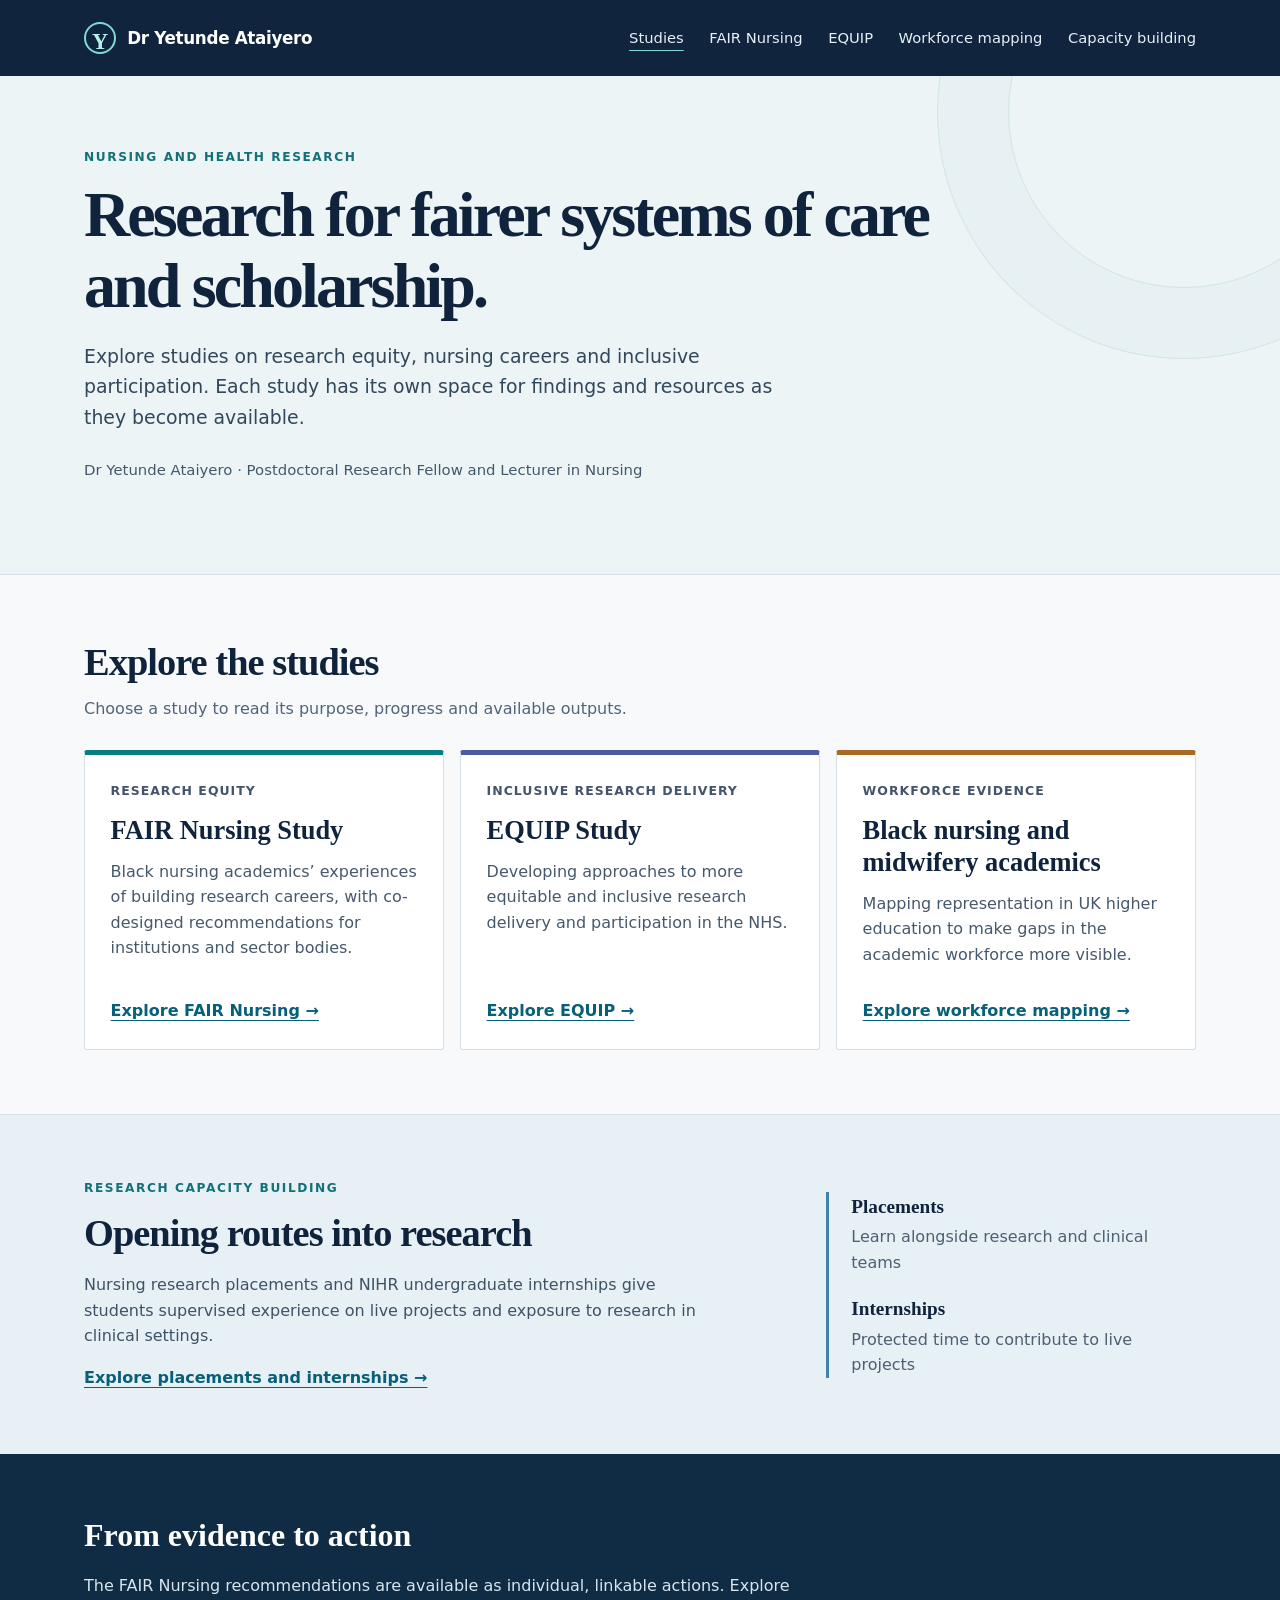
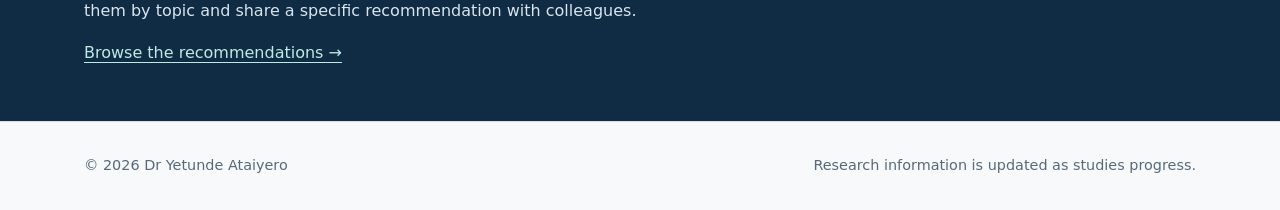
==== index.html @ a9865942 "Fix HTML encoding issues in index.html styles.css path resolved to absolute ref." ====
<!doctype html>
<html lang="en-GB">
    <head>
        <meta charset="utf-8">
        <meta name="viewport" content="width=device-width,initial-scale=1">
        <title>Research | Dr Yetunde Ataiyero</title>
        <meta name="description" content="Explore nursing and health research studies led by Dr Yetunde Ataiyero, with accessible findings, recommendations and study resources.">
        <link rel="icon" type="image/svg+xml" href="data:image/svg+xml,%3Csvg xmlns='http://www.w3.org/2000/svg' viewBox='0 0 64 64'%3E%3Crect width='64' height='64' rx='12' fill='%2310233c'/%3E%3Ccircle cx='32' cy='32' r='21' fill='none' stroke='%2380dad3' stroke-width='3'/%3E%3Ctext x='32' y='43' text-anchor='middle' font-family='Georgia' font-size='34' fill='white'%3EY%3C/text%3E%3C/svg%3E">
        <link rel="stylesheet" href="styles.css">
    </head>
    <body>
        <a class="skip" href="#main">Skip to content</a>
        <header class="site-head">
            <div class="shell head-inner">
                <a class="brand" href="/">
                    <span class="brand-mark" aria-hidden="true">Y</span>
                    <span>
                        Dr Yetunde Ataiyero <span class="sr-only">research</span>
                    </span>
                </a>
                <nav class="nav" aria-label="Main navigation">
                    <a href="/" aria-current="page">Studies</a>
                    <a href="/fair/">FAIR Nursing</a>
                    <a href="/equip/">EQUIP</a>
                    <a href="/black-academics/">Workforce mapping</a>
                    <a href="/research-capacity/">Capacity building</a>
                </nav>
            </div>
        </header>
        <main id="main">
            <section class="hero">
                <div class="shell">
                    <p class="eyebrow">Nursing and health research</p>
                    <h1>Research for fairer systems of care and scholarship.</h1>
                    <p class="lead">Explore studies on research equity, nursing careers and inclusive participation. Each study has its own space for findings and resources as they become available.</p>
                    <p class="meta">Dr Yetunde Ataiyero · Postdoctoral Research Fellow and Lecturer in Nursing</p>
                </div>
            </section>
            <section class="section" aria-labelledby="studies">
                <div class="shell">
                    <h2 id="studies">Explore the studies</h2>
                    <p class="section-intro">Choose a study to read its purpose, progress and available outputs.</p>
                    <div class="grid">
                        <article class="study-card fair">
                            <span class="tag">Research equity</span>
                            <h3>FAIR Nursing Study</h3>
                            <p>Black nursing academics’ experiences of building research careers, with co-designed recommendations for institutions and sector bodies.</p>
                            <a href="/fair/">
                                Explore FAIR Nursing <span aria-hidden="true">→</span>
                            </a>
                        </article>
                        <article class="study-card equip">
                            <span class="tag">Inclusive research delivery</span>
                            <h3>EQUIP Study</h3>
                            <p>Developing approaches to more equitable and inclusive research delivery and participation in the NHS.</p>
                            <a href="/equip/">
                                Explore EQUIP <span aria-hidden="true">→</span>
                            </a>
                        </article>
                        <article class="study-card bnma">
                            <span class="tag">Workforce evidence</span>
                            <h3>Black nursing and midwifery academics</h3>
                            <p>Mapping representation in UK higher education to make gaps in the academic workforce more visible.</p>
                            <a href="/black-academics/">
                                Explore workforce mapping <span aria-hidden="true">→</span>
                            </a>
                        </article>
                    </div>
                </div>
            </section>
            <section class="section capacity-home" aria-labelledby="capacity-title">
                <div class="shell capacity-home-inner">
                    <div>
                        <p class="eyebrow">Research capacity building</p>
                        <h2 id="capacity-title">Opening routes into research</h2>
                        <p>Nursing research placements and NIHR undergraduate internships give students supervised experience on live projects and exposure to research in clinical settings.</p>
                        <a href="/research-capacity/">
                            Explore placements and internships <span aria-hidden="true">→</span>
                        </a>
                    </div>
                    <div class="capacity-home-facts" aria-label="Programme highlights">
                        <div>
                            <strong>Placements</strong>
                            <span>Learn alongside research and clinical teams</span>
                        </div>
                        <div>
                            <strong>Internships</strong>
                            <span>Protected time to contribute to live projects</span>
                        </div>
                    </div>
                </div>
            </section>
            <section class="band">
                <div class="shell">
                    <h2>From evidence to action</h2>
                    <p>The FAIR Nursing recommendations are available as individual, linkable actions. Explore them by topic and share a specific recommendation with colleagues.</p>
                    <p style="margin-top:1rem">
                        <a style="color:#bdebe4" href="/fair/#recommendations">Browse the recommendations →</a>
                    </p>
                </div>
            </section>
        </main>
        <footer class="footer">
            <div class="shell">
                <span>© 2026 Dr Yetunde Ataiyero</span>
                <span>Research information is updated as studies progress.</span>
            </div>
        </footer>
    </body>
</html>
---- styles.css ----
:root {
    color-scheme: light;
    --ink: #10233c;
    --muted: #52647a;
    --paper: #f7f9fb;
    --line: #d6e0e8;
    --blue: #123e68;
    --teal: #087e82;
    --gold: #e7bb59;
    --focus: #db6e22;
    font-family: Inter,ui-sans-serif,system-ui,-apple-system,BlinkMacSystemFont,"Segoe UI",sans-serif;
    font-size: 16px
}

* {
    box-sizing: border-box
}

html {
    scroll-behavior: smooth
}

body {
    margin: 0;
    background: var(--paper);
    color: var(--ink);
    line-height: 1.6
}

a {
    color: #075f78;
    text-underline-offset: .22em
}

a:hover {
    text-decoration-thickness: 2px
}

a:focus-visible,button:focus-visible,summary:focus-visible {
    outline: 3px solid var(--focus);
    outline-offset: 3px
}

.skip {
    position: absolute;
    left: 1rem;
    top: -5rem;
    background: white;
    padding: .7rem 1rem;
    z-index: 10
}

.skip:focus {
    top: 1rem
}

.shell {
    max-width: 1160px;
    margin: auto;
    padding: 0 1.5rem
}

.site-head {
    background: #10243d;
    color: white
}

.head-inner {
    display: flex;
    align-items: center;
    justify-content: space-between;
    gap: 1rem;
    min-height: 76px
}

.brand {
    display: inline-flex;
    align-items: center;
    gap: .7rem;
    color: white;
    text-decoration: none;
    font-weight: 750;
    letter-spacing: -.02em;
    font-size: 1.05rem
}

.brand-mark {
    width: 32px;
    height: 32px;
    border: 2px solid #80dad3;
    border-radius: 50%;
    display: grid;
    place-items: center;
    color: #b5f1e7;
    font-family: Georgia,serif;
    font-size: 1.4rem
}

.nav {
    display: flex;
    gap: 1.6rem;
    flex-wrap: wrap
}

.nav a {
    color: #e6f0f7;
    text-decoration: none;
    font-size: .92rem
}

.nav a[aria-current="page"],.nav a:hover {
    text-decoration: underline;
    text-decoration-color: #80dad3;
    text-underline-offset: .45em
}

.eyebrow {
    text-transform: uppercase;
    letter-spacing: .13em;
    font-weight: 800;
    font-size: .76rem;
    color: #147178;
    margin: 0 0 .7rem
}

.hero {
    background: #edf4f6;
    border-bottom: 1px solid var(--line);
    position: relative;
    overflow: hidden
}

.hero:before {
    content: "";
    position: absolute;
    width: 350px;
    height: 350px;
    border: 1px solid #c5dce1;
    border-radius: 50%;
    right: -80px;
    top: -140px;
    box-shadow: 0 0 0 70px #e4eff2,0 0 0 71px #c5dce1;
    opacity: .65
}

.hero .shell {
    position: relative;
    padding-top: 4.5rem;
    padding-bottom: 4.8rem
}

.hero h1 {
    font-family: Georgia,"Times New Roman",serif;
    line-height: 1.12;
    font-size: clamp(2.6rem,5vw,4.7rem);
    letter-spacing: -.045em;
    max-width: 850px;
    margin: 0 0 1.2rem
}

.hero p.lead {
    font-size: 1.18rem;
    max-width: 720px;
    color: #31475b;
    margin: 0
}

.hero .meta {
    margin-top: 1.7rem;
    color: #43586a;
    font-size: .93rem
}

.section {
    padding: 4rem 0
}

.section h2 {
    font-family: Georgia,serif;
    letter-spacing: -.025em;
    font-size: clamp(1.8rem,3vw,2.55rem);
    line-height: 1.2;
    margin: 0 0 .65rem
}

.section-intro {
    color: var(--muted);
    max-width: 700px;
    margin: 0 0 1.8rem
}

.grid {
    display: grid;
    grid-template-columns: repeat(3,minmax(0,1fr));
    gap: 1rem
}

.study-card {
    display: flex;
    flex-direction: column;
    background: white;
    border: 1px solid var(--line);
    border-top: 5px solid var(--accent);
    border-radius: 3px;
    padding: 1.6rem;
    min-height: 300px
}

.study-card h3 {
    font-family: Georgia,serif;
    font-size: 1.65rem;
    line-height: 1.22;
    margin: .8rem 0
}

.study-card p {
    color: #46596c;
    margin: 0 0 1rem
}

.study-card .tag {
    font-size: .78rem;
    letter-spacing: .08em;
    text-transform: uppercase;
    font-weight: 800;
    color: #44546a
}

.study-card a {
    font-weight: 700;
    margin-top: auto;
    display: inline-block
}

.study-card.fair {
    --accent: #087e82
}

.study-card.equip {
    --accent: #4c5b9d
}

.study-card.bnma {
    --accent: #a76b25
}

.band {
    background: #102b44;
    color: white;
    padding: 3.5rem 0
}

.band h2 {
    font-family: Georgia,serif;
    font-size: 2rem;
    margin: 0 0 .7rem
}

.band p {
    max-width: 720px;
    margin: 0;
    color: #d8e5ed
}

.footer {
    border-top: 1px solid var(--line);
    padding: 2rem 0;
    color: #58697a;
    font-size: .9rem
}

.footer .shell {
    display: flex;
    justify-content: space-between;
    gap: 1rem;
    flex-wrap: wrap
}

.footer a {
    color: #315f73
}

.breadcrumbs {
    font-size: .88rem;
    padding: 1.4rem 0;
    color: #5b6d7e
}

.breadcrumbs a {
    color: #45677a
}

.study-hero {
    color: white;
    padding: 3.6rem 0 4rem;
    background: var(--study)
}

.study-hero .eyebrow {
    color: #b9e4e4
}

.study-hero h1 {
    font: normal clamp(2.5rem,5vw,4.4rem)/1.12 Georgia,serif;
    letter-spacing: -.035em;
    max-width: 900px;
    margin: 0 0 1rem
}

.study-hero p {
    font-size: 1.15rem;
    max-width: 750px;
    margin: 0;
    color: #ebf3f5
}

.study-hero .status {
    display: inline-block;
    border: 1px solid #ffffff88;
    border-radius: 99px;
    padding: .35rem .8rem;
    margin-top: 1.5rem;
    font-size: .85rem
}

.fair-theme {
    --study: #064f58;
    --study-accent: #087e82
}

.equip-theme {
    --study: #293976;
    --study-accent: #5967ac
}

.bnma-theme {
    --study: #6f451c;
    --study-accent: #a76b25
}

.two-col {
    display: grid;
    grid-template-columns: minmax(0,2fr) minmax(230px,1fr);
    gap: 3rem
}

.two-col p {
    max-width: 720px
}

.side-note {
    background: #eaf1f3;
    border-left: 4px solid var(--study-accent);
    padding: 1.35rem;
    align-self: start
}

.side-note h3 {
    margin: 0 0 .55rem;
    font-size: 1rem
}

.side-note p {
    margin: 0;
    color: #3c5364
}

.filterbar {
    display: flex;
    flex-wrap: wrap;
    gap: .6rem;
    margin: 1.5rem 0
}

.filterbar button {
    appearance: none;
    background: white;
    border: 1px solid #92a7b2;
    border-radius: 99px;
    color: #193448;
    padding: .55rem .95rem;
    font: inherit;
    font-size: .88rem;
    cursor: pointer
}

.filterbar button[aria-pressed="true"] {
    background: #064f58;
    border-color: #064f58;
    color: white
}

.results {
    font-size: .88rem;
    color: #52647a;
    margin: 0 0 1rem
}

.rec-grid {
    display: grid;
    grid-template-columns: repeat(2,minmax(0,1fr));
    gap: 1rem
}

.rec {
    background: white;
    border: 1px solid var(--line);
    border-radius: 3px;
    padding: 1.5rem;
    scroll-margin-top: 1rem
}

.rec:target {
    outline: 3px solid #df9d42;
    outline-offset: 2px
}

.rec .num {
    font-size: .78rem;
    letter-spacing: .1em;
    font-weight: 800;
    text-transform: uppercase;
    color: #446775
}

.rec h3 {
    font: normal 1.55rem/1.24 Georgia,serif;
    margin: .4rem 0 .75rem
}

.rec .action {
    margin: 0 0 1rem
}

.rec details {
    border-top: 1px solid var(--line);
    padding-top: .8rem
}

.rec summary {
    cursor: pointer;
    font-weight: 700;
    color: #125d68
}

.rec dl {
    margin: .8rem 0 0
}

.rec dt {
    font-weight: 750;
    margin-top: .8rem
}

.rec dd {
    margin: 0;
    color: #45586a
}

.rec .permalink {
    font-size: .87rem;
    display: inline-block;
    margin-top: 1rem
}

.resource-list {
    display: grid;
    grid-template-columns: repeat(2,minmax(0,1fr));
    gap: 1rem
}

.resource {
    border: 1px solid var(--line);
    background: white;
    padding: 1.4rem
}

.resource h3 {
    font-size: 1.12rem;
    margin: 0 0 .45rem
}

.resource p {
    color: #52647a;
    margin: 0
}

.small-note {
    font-size: .9rem;
    color: #556779
}

.anchor-section {
    scroll-margin-top: 1rem
}

[hidden] {
    display: none!important
}

@media(max-width: 760px) {
    .head-inner {
        align-items:flex-start;
        flex-direction: column;
        padding: 1rem 0
    }

    .nav {
        gap: 1.1rem
    }

    .hero .shell {
        padding-top: 3.2rem;
        padding-bottom: 3.4rem
    }

    .hero:before {
        opacity: .3
    }

    .grid,.rec-grid,.resource-list,.two-col {
        grid-template-columns: 1fr
    }

    .study-card {
        min-height: 0
    }

    .section {
        padding: 3rem 0
    }

    .two-col {
        gap: 1.2rem
    }
}

@media(prefers-reduced-motion:reduce) {
    html {
        scroll-behavior: auto
    }
}

.sr-only {
    position: absolute;
    width: 1px;
    height: 1px;
    padding: 0;
    margin: -1px;
    overflow: hidden;
    clip: rect(0,0,0,0);
    white-space: nowrap;
    border: 0
}

.capacity-theme {
    --study: #244d74;
    --study-accent: #376f9a
}

.capacity-panel {
    background: #edf3f8
}

.capacity-home {
    background: #e7f0f5;
    border-top: 1px solid var(--line)
}

.capacity-home-inner {
    display: grid;
    grid-template-columns: minmax(0,1.5fr) minmax(230px,.8fr);
    gap: 3rem;
    align-items: center
}

.capacity-home p:not(.eyebrow) {
    max-width: 630px;
    color: #3e5266
}

.capacity-home a {
    font-weight: 750
}

.capacity-home-facts {
    border-left: 3px solid #3f83a6;
    padding-left: 1.4rem;
    display: grid;
    gap: 1.2rem
}

.capacity-home-facts div {
    display: grid;
    gap: .1rem
}

.capacity-home-facts strong {
    font-family: Georgia,serif;
    font-size: 1.2rem
}

.capacity-home-facts span {
    color: #4d6072
}

.capacity-steps {
    display: grid;
    grid-template-columns: repeat(3,minmax(0,1fr));
    gap: 1rem;
    margin: 1.7rem 0 2rem
}

.capacity-steps>div {
    border-top: 3px solid #3b789e;
    padding: 1rem .6rem 0 0
}

.capacity-steps span {
    color: #316b91;
    font-weight: 800;
    font-size: .85rem
}

.capacity-steps h3 {
    font-family: Georgia,serif;
    font-size: 1.35rem;
    margin: .5rem 0
}

.capacity-steps p {
    margin: 0;
    color: #45596b
}

@media(max-width: 760px) {
    .capacity-home-inner,.capacity-steps {
        grid-template-columns:1fr
    }

    .capacity-home-inner {
        gap: 1.5rem
    }
}
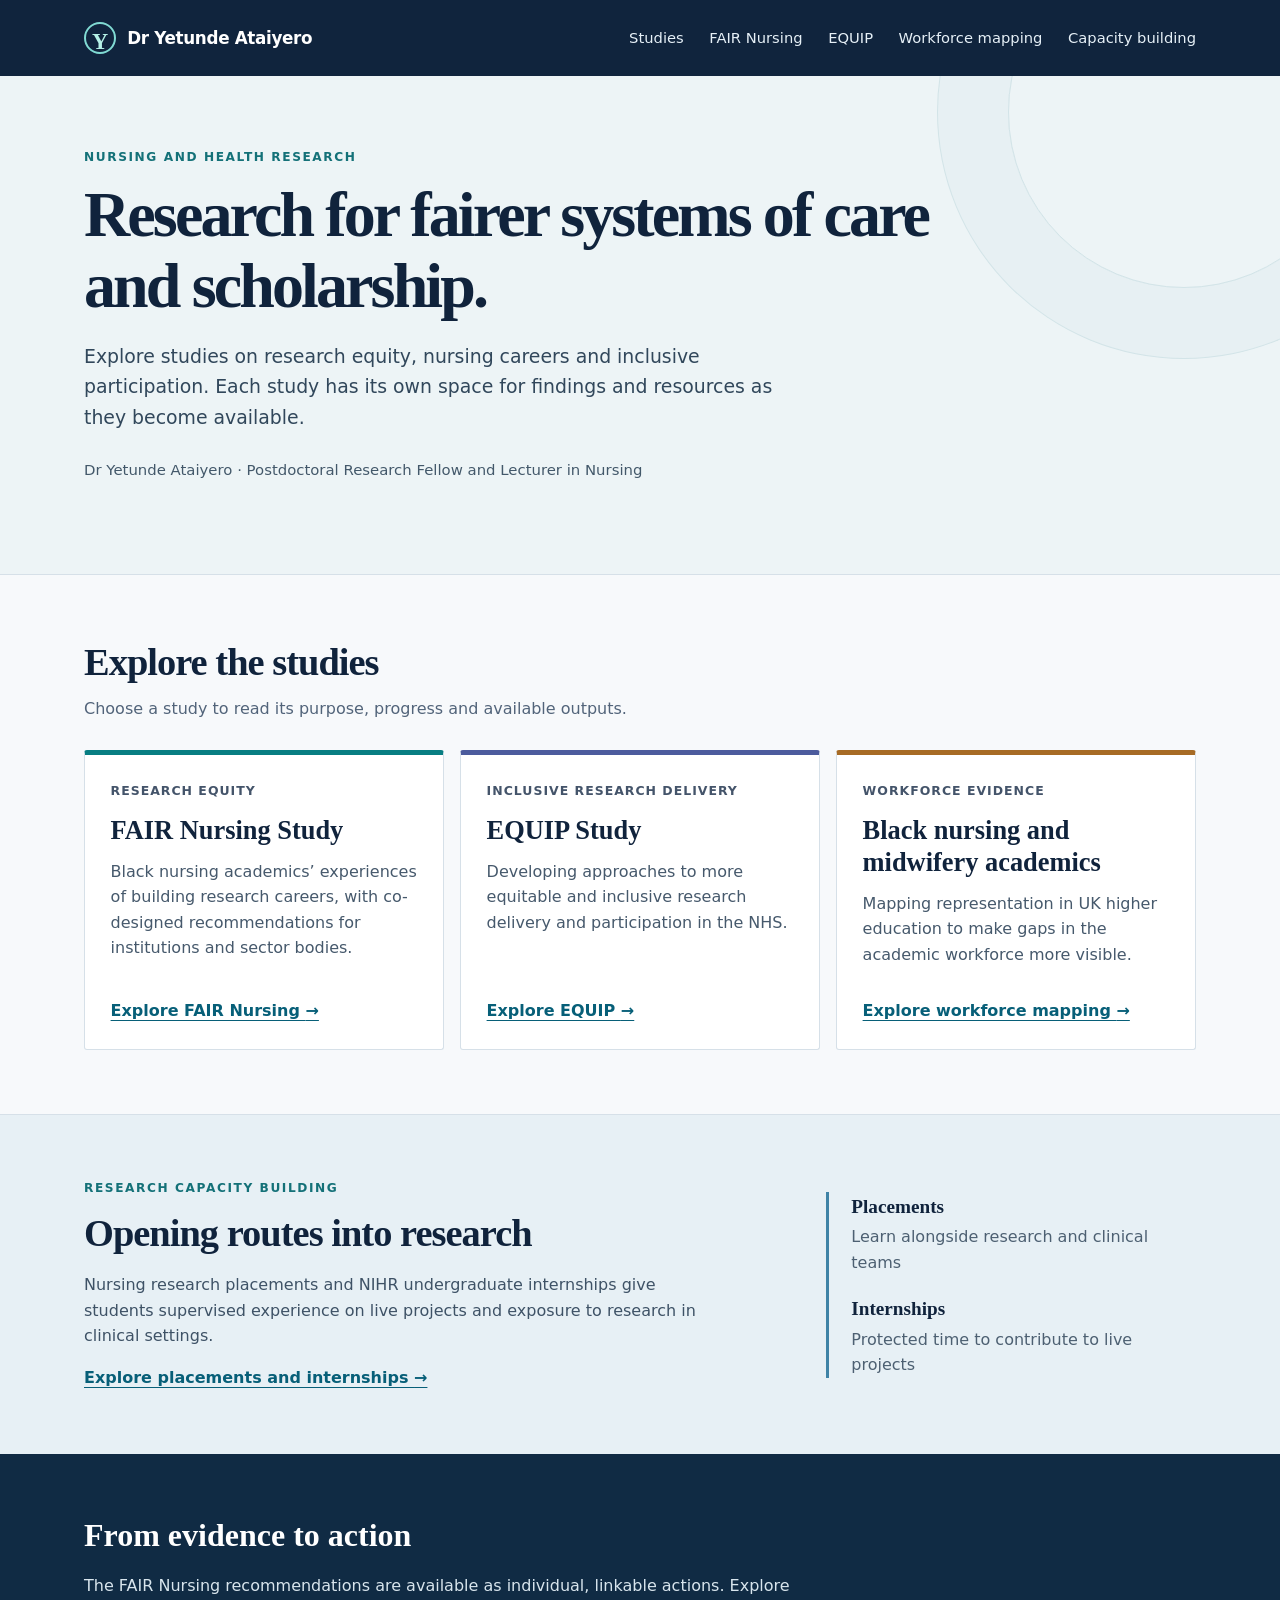
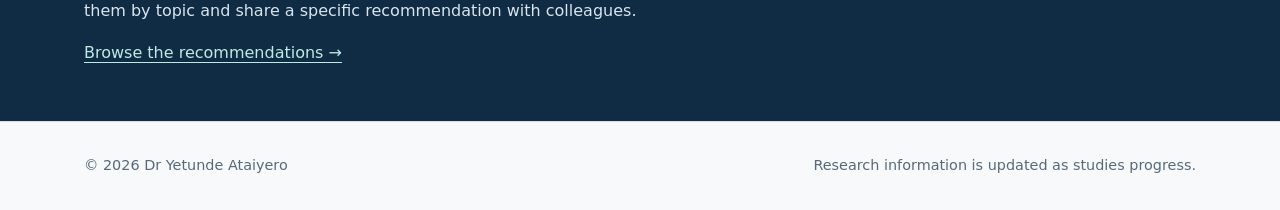
==== commit d7e821aa: "Fix HTML structure and update links Fix HTML structure and update links" ====
--- a/index.html
+++ b/index.html
@@ -19,11 +19,11 @@
                     </span>
                 </a>
                 <nav class="nav" aria-label="Main navigation">
-                    <a href="/" aria-current="page">Studies</a>
-                    <a href="/fair/">FAIR Nursing</a>
-                    <a href="/equip/">EQUIP</a>
-                    <a href="/black-academics/">Workforce mapping</a>
-                    <a href="/research-capacity/">Capacity building</a>
+                    <a href="/web/">Studies</a>
+                    <a href="/web/fair/">FAIR Nursing</a>
+                    <a href="/web/equip/">EQUIP</a>
+                    <a href="/web/black-academics/">Workforce mapping</a>
+                    <a href="/web/research-capacity/">Capacity building</a>
                 </nav>
             </div>
         </header>
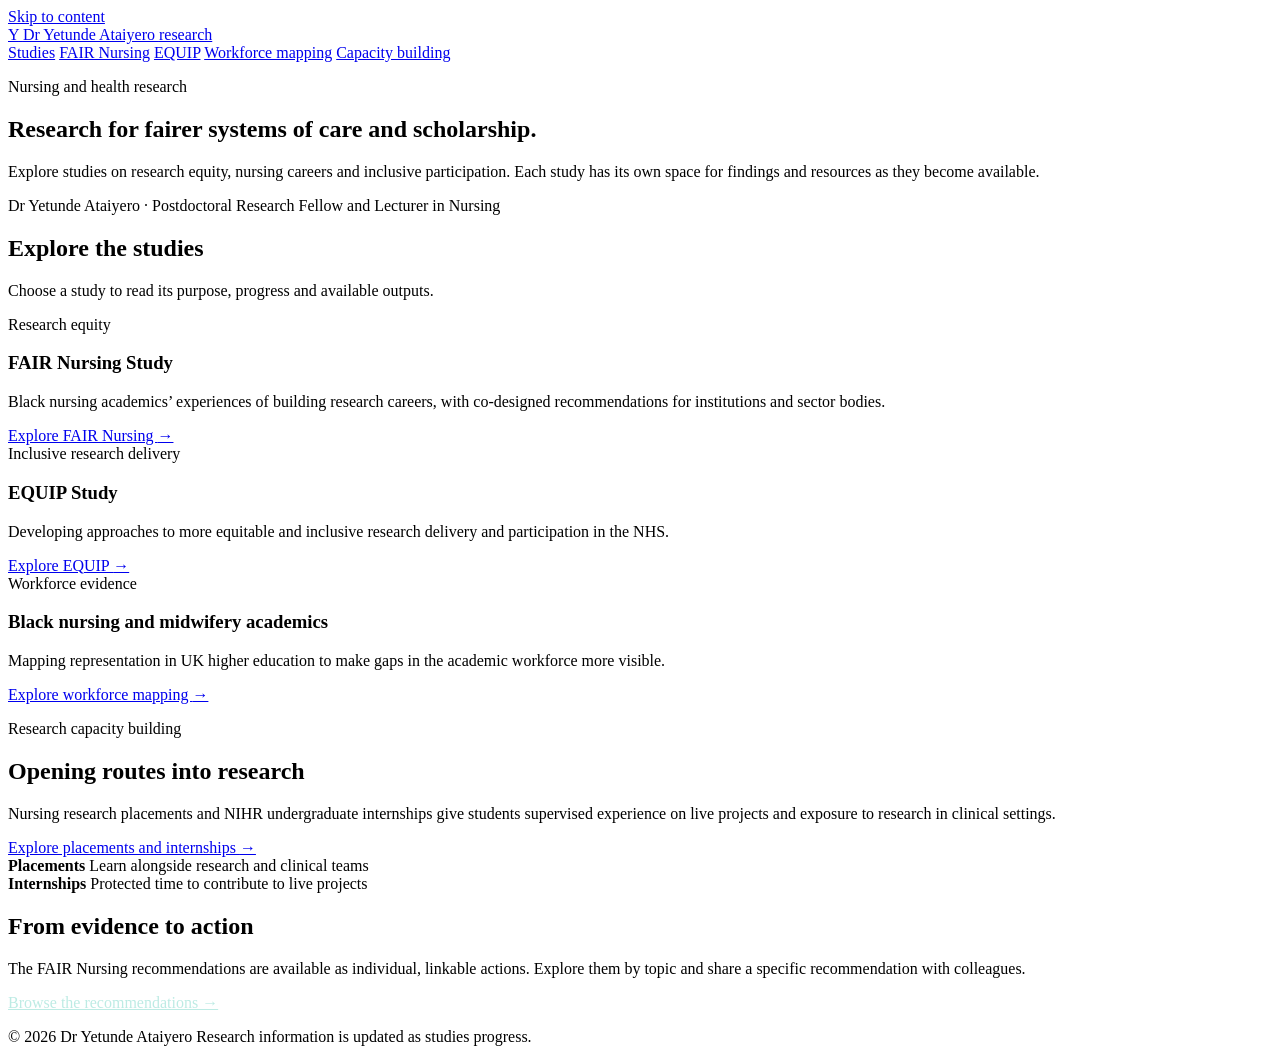
==== commit 1a8728a1: "Fix HTML structure and update links" ====
--- a/index.html
+++ b/index.html
@@ -6,7 +6,7 @@
         <title>Research | Dr Yetunde Ataiyero</title>
         <meta name="description" content="Explore nursing and health research studies led by Dr Yetunde Ataiyero, with accessible findings, recommendations and study resources.">
         <link rel="icon" type="image/svg+xml" href="data:image/svg+xml,%3Csvg xmlns='http://www.w3.org/2000/svg' viewBox='0 0 64 64'%3E%3Crect width='64' height='64' rx='12' fill='%2310233c'/%3E%3Ccircle cx='32' cy='32' r='21' fill='none' stroke='%2380dad3' stroke-width='3'/%3E%3Ctext x='32' y='43' text-anchor='middle' font-family='Georgia' font-size='34' fill='white'%3EY%3C/text%3E%3C/svg%3E">
-        <link rel="stylesheet" href="styles.css">
+        <link rel="stylesheet" href="/web/styles.css">
     </head>
     <body>
         <a class="skip" href="#main">Skip to content</a>
@@ -19,11 +19,11 @@
                     </span>
                 </a>
                 <nav class="nav" aria-label="Main navigation">
-                    <a href="/web/">Studies</a>
-                    <a href="/web/fair/">FAIR Nursing</a>
-                    <a href="/web/equip/">EQUIP</a>
-                    <a href="/web/black-academics/">Workforce mapping</a>
-                    <a href="/web/research-capacity/">Capacity building</a>
+                    <a href="/web/" aria-current="page">Studies</a>
+                    <a href="/web/fair.html">FAIR Nursing</a>
+                    <a href="/web/equip.html">EQUIP</a>
+                    <a href="/web/black-academics.html">Workforce mapping</a>
+                    <a href="/web/research-capacity.html">Capacity building</a>
                 </nav>
             </div>
         </header>
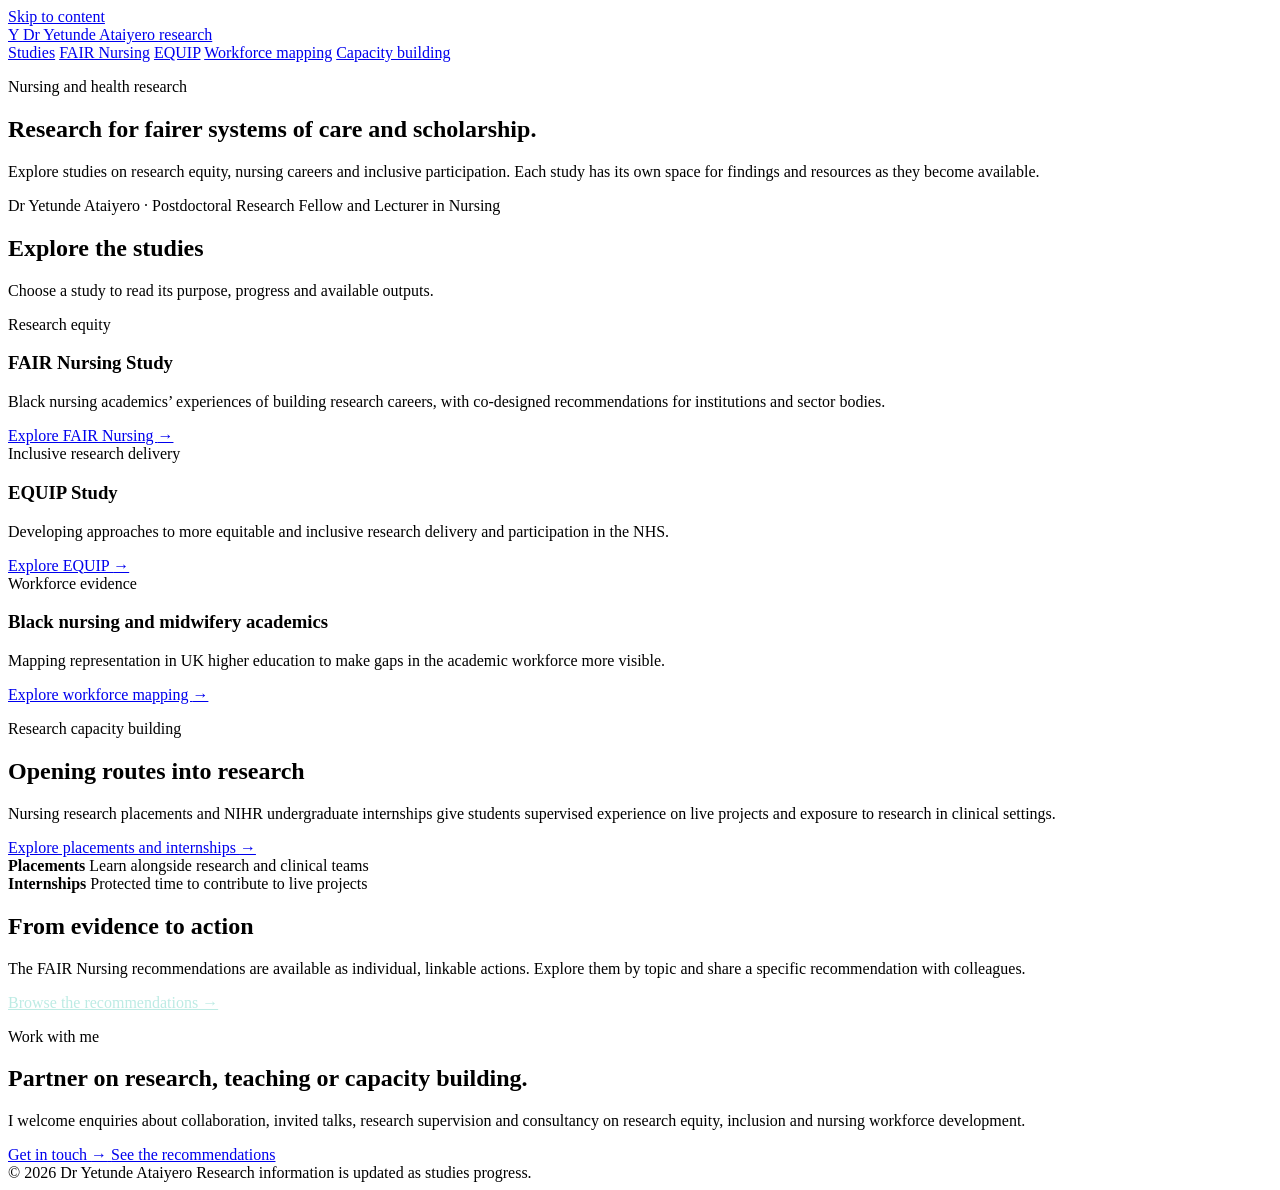
==== commit 88ae9fea: "Add CTA section for collaboration and inquiries Added a new call-to-action section for collaboration" ====
--- a/index.html
+++ b/index.html
@@ -12,7 +12,7 @@
         <a class="skip" href="#main">Skip to content</a>
         <header class="site-head">
             <div class="shell head-inner">
-                <a class="brand" href="/">
+                <a class="brand" href="/web/">
                     <span class="brand-mark" aria-hidden="true">Y</span>
                     <span>
                         Dr Yetunde Ataiyero <span class="sr-only">research</span>
@@ -45,7 +45,7 @@
                             <span class="tag">Research equity</span>
                             <h3>FAIR Nursing Study</h3>
                             <p>Black nursing academics’ experiences of building research careers, with co-designed recommendations for institutions and sector bodies.</p>
-                            <a href="/fair/">
+                            <a href="/web/fair.html">
                                 Explore FAIR Nursing <span aria-hidden="true">→</span>
                             </a>
                         </article>
@@ -53,7 +53,7 @@
                             <span class="tag">Inclusive research delivery</span>
                             <h3>EQUIP Study</h3>
                             <p>Developing approaches to more equitable and inclusive research delivery and participation in the NHS.</p>
-                            <a href="/equip/">
+                            <a href="/web/equip.html">
                                 Explore EQUIP <span aria-hidden="true">→</span>
                             </a>
                         </article>
@@ -61,7 +61,7 @@
                             <span class="tag">Workforce evidence</span>
                             <h3>Black nursing and midwifery academics</h3>
                             <p>Mapping representation in UK higher education to make gaps in the academic workforce more visible.</p>
-                            <a href="/black-academics/">
+                            <a href="/web/black-academics.html">
                                 Explore workforce mapping <span aria-hidden="true">→</span>
                             </a>
                         </article>
@@ -74,7 +74,7 @@
                         <p class="eyebrow">Research capacity building</p>
                         <h2 id="capacity-title">Opening routes into research</h2>
                         <p>Nursing research placements and NIHR undergraduate internships give students supervised experience on live projects and exposure to research in clinical settings.</p>
-                        <a href="/research-capacity/">
+                        <a href="/web/research-capacity.html">
                             Explore placements and internships <span aria-hidden="true">→</span>
                         </a>
                     </div>
@@ -95,10 +95,29 @@
                     <h2>From evidence to action</h2>
                     <p>The FAIR Nursing recommendations are available as individual, linkable actions. Explore them by topic and share a specific recommendation with colleagues.</p>
                     <p style="margin-top:1rem">
-                        <a style="color:#bdebe4" href="/fair/#recommendations">Browse the recommendations →</a>
+                        <a style="color:#bdebe4" href="/web/fair.html#recommendations">Browse the recommendations →</a>
                     </p>
                 </div>
             </section>
+
+            <!-- ⬇️ CTA SECTION — NEW ⬇️ -->
+            <section class="section cta-section" aria-labelledby="cta-title">
+                <div class="shell cta-inner">
+                    <div class="cta-text">
+                        <p class="eyebrow">Work with me</p>
+                        <h2 id="cta-title">Partner on research, teaching or capacity building.</h2>
+                        <p>I welcome enquiries about collaboration, invited talks, research supervision and consultancy on research equity, inclusion and nursing workforce development.</p>
+                    </div>
+                    <div class="cta-actions">
+                        <a class="cta-button" href="mailto:yetunde.ataiyero@staffs.ac.uk?subject=Enquiry%20from%20website">
+                            Get in touch <span aria-hidden="true">→</span>
+                        </a>
+                        <a class="cta-link" href="/web/fair.html#recommendations">See the recommendations</a>
+                    </div>
+                </div>
+            </section>
+            <!-- ⬆️ CTA SECTION — NEW ⬆️ -->
+
         </main>
         <footer class="footer">
             <div class="shell">
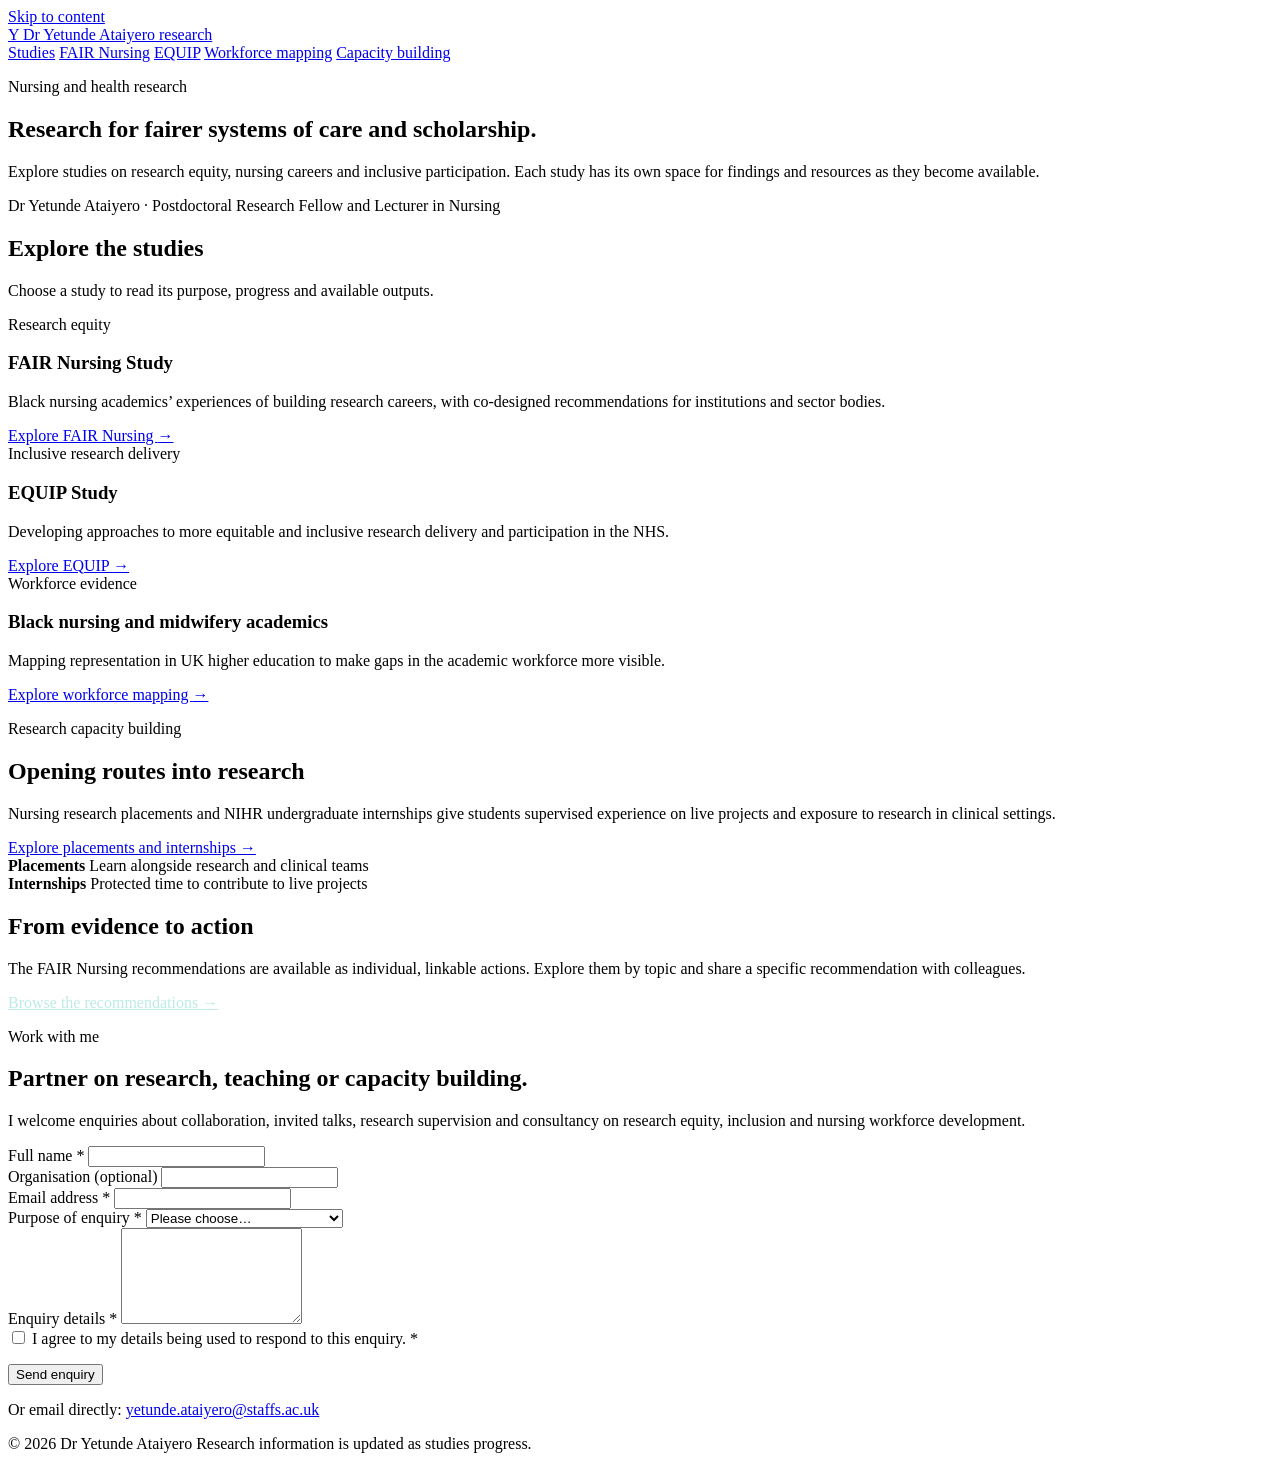
==== commit 80099007: "Implement contact form in index.html Added a contact form section for user enquiries." ====
--- a/index.html
+++ b/index.html
@@ -100,23 +100,92 @@
                 </div>
             </section>
 
-            <!-- ⬇️ CTA SECTION — NEW ⬇️ -->
-            <section class="section cta-section" aria-labelledby="cta-title">
-                <div class="shell cta-inner">
-                    <div class="cta-text">
-                        <p class="eyebrow">Work with me</p>
-                        <h2 id="cta-title">Partner on research, teaching or capacity building.</h2>
-                        <p>I welcome enquiries about collaboration, invited talks, research supervision and consultancy on research equity, inclusion and nursing workforce development.</p>
+           <!-- ⬇️ CTA SECTION WITH CONTACT FORM — NEW ⬇️ -->
+        <section class="section cta-section" aria-labelledby="cta-title">
+            <div class="shell">
+                <div class="cta-intro">
+                    <p class="eyebrow">Work with me</p>
+                    <h2 id="cta-title">Partner on research, teaching or capacity building.</h2>
+                    <p>I welcome enquiries about collaboration, invited talks, research supervision and consultancy on research equity, inclusion and nursing workforce development.</p>
+                </div>
+        
+                <form
+                    class="contact-form"
+                    id="contact-form"
+                    action="https://api.web3forms.com/submit"
+                    method="POST"
+                    novalidate
+                >
+                    <!-- Web3Forms config -->
+                    <input type="hidden" name="access_key" value="YOUR-ACCESS-KEY-HERE">
+                    <input type="hidden" name="subject" value="New enquiry from yetundeataiyero.com">
+                    <input type="hidden" name="from_name" value="Website Contact Form">
+                    <input type="checkbox" name="botcheck" style="display:none" tabindex="-1" autocomplete="off">
+        
+                    <div class="form-row">
+                        <div class="form-field">
+                            <label for="cf-name">Full name <span aria-hidden="true">*</span></label>
+                            <input type="text" id="cf-name" name="name" autocomplete="name" required minlength="2" maxlength="80">
+                            <p class="field-error" id="err-name" hidden>Please enter your full name.</p>
+                        </div>
+        
+                        <div class="form-field">
+                            <label for="cf-org">Organisation <span class="optional">(optional)</span></label>
+                            <input type="text" id="cf-org" name="organisation" autocomplete="organization" maxlength="120">
+                        </div>
                     </div>
-                    <div class="cta-actions">
-                        <a class="cta-button" href="mailto:yetunde.ataiyero@staffs.ac.uk?subject=Enquiry%20from%20website">
-                            Get in touch <span aria-hidden="true">→</span>
-                        </a>
-                        <a class="cta-link" href="/web/fair.html#recommendations">See the recommendations</a>
+        
+                    <div class="form-row">
+                        <div class="form-field">
+                            <label for="cf-email">Email address <span aria-hidden="true">*</span></label>
+                            <input type="email" id="cf-email" name="email" autocomplete="email" required maxlength="120">
+                            <p class="field-error" id="err-email" hidden>Please enter a valid email address.</p>
+                        </div>
+        
+                        <div class="form-field">
+                            <label for="cf-purpose">Purpose of enquiry <span aria-hidden="true">*</span></label>
+                            <select id="cf-purpose" name="purpose" required>
+                                <option value="">Please choose…</option>
+                                <option>Research collaboration</option>
+                                <option>Invited talk or lecture</option>
+                                <option>Research supervision</option>
+                                <option>Consultancy or advisory work</option>
+                                <option>Media or press enquiry</option>
+                                <option>Student or career enquiry</option>
+                                <option>Other</option>
+                            </select>
+                            <p class="field-error" id="err-purpose" hidden>Please choose a purpose.</p>
+                        </div>
                     </div>
-                </div>
-            </section>
-            <!-- ⬆️ CTA SECTION — NEW ⬆️ -->
+        
+                    <div class="form-field">
+                        <label for="cf-message">Enquiry details <span aria-hidden="true">*</span></label>
+                        <textarea id="cf-message" name="message" rows="6" required minlength="10" maxlength="2000"></textarea>
+                        <p class="field-error" id="err-message" hidden>Please include a short message (at least 10 characters).</p>
+                    </div>
+        
+                    <div class="form-field form-consent">
+                        <label class="checkbox-label">
+                            <input type="checkbox" name="consent" required>
+                            <span>I agree to my details being used to respond to this enquiry. <span aria-hidden="true">*</span></span>
+                        </label>
+                        <p class="field-error" id="err-consent" hidden>Please confirm consent to proceed.</p>
+                    </div>
+        
+                    <!-- Status messages -->
+                    <p class="form-status" id="form-status" role="status" aria-live="polite"></p>
+        
+                    <div class="form-actions">
+                        <button type="submit" class="cta-button" id="submit-btn">
+                            <span class="btn-label">Send enquiry</span>
+                            <span class="btn-spinner" aria-hidden="true" hidden>…</span>
+                        </button>
+                        <p class="form-note">Or email directly: <a href="mailto:yetunde.ataiyero@staffs.ac.uk">yetunde.ataiyero@staffs.ac.uk</a></p>
+                    </div>
+                </form>
+            </div>
+        </section>
+        <!-- ⬆️ CTA SECTION WITH CONTACT FORM — NEW ⬆️ -->
 
         </main>
         <footer class="footer">
